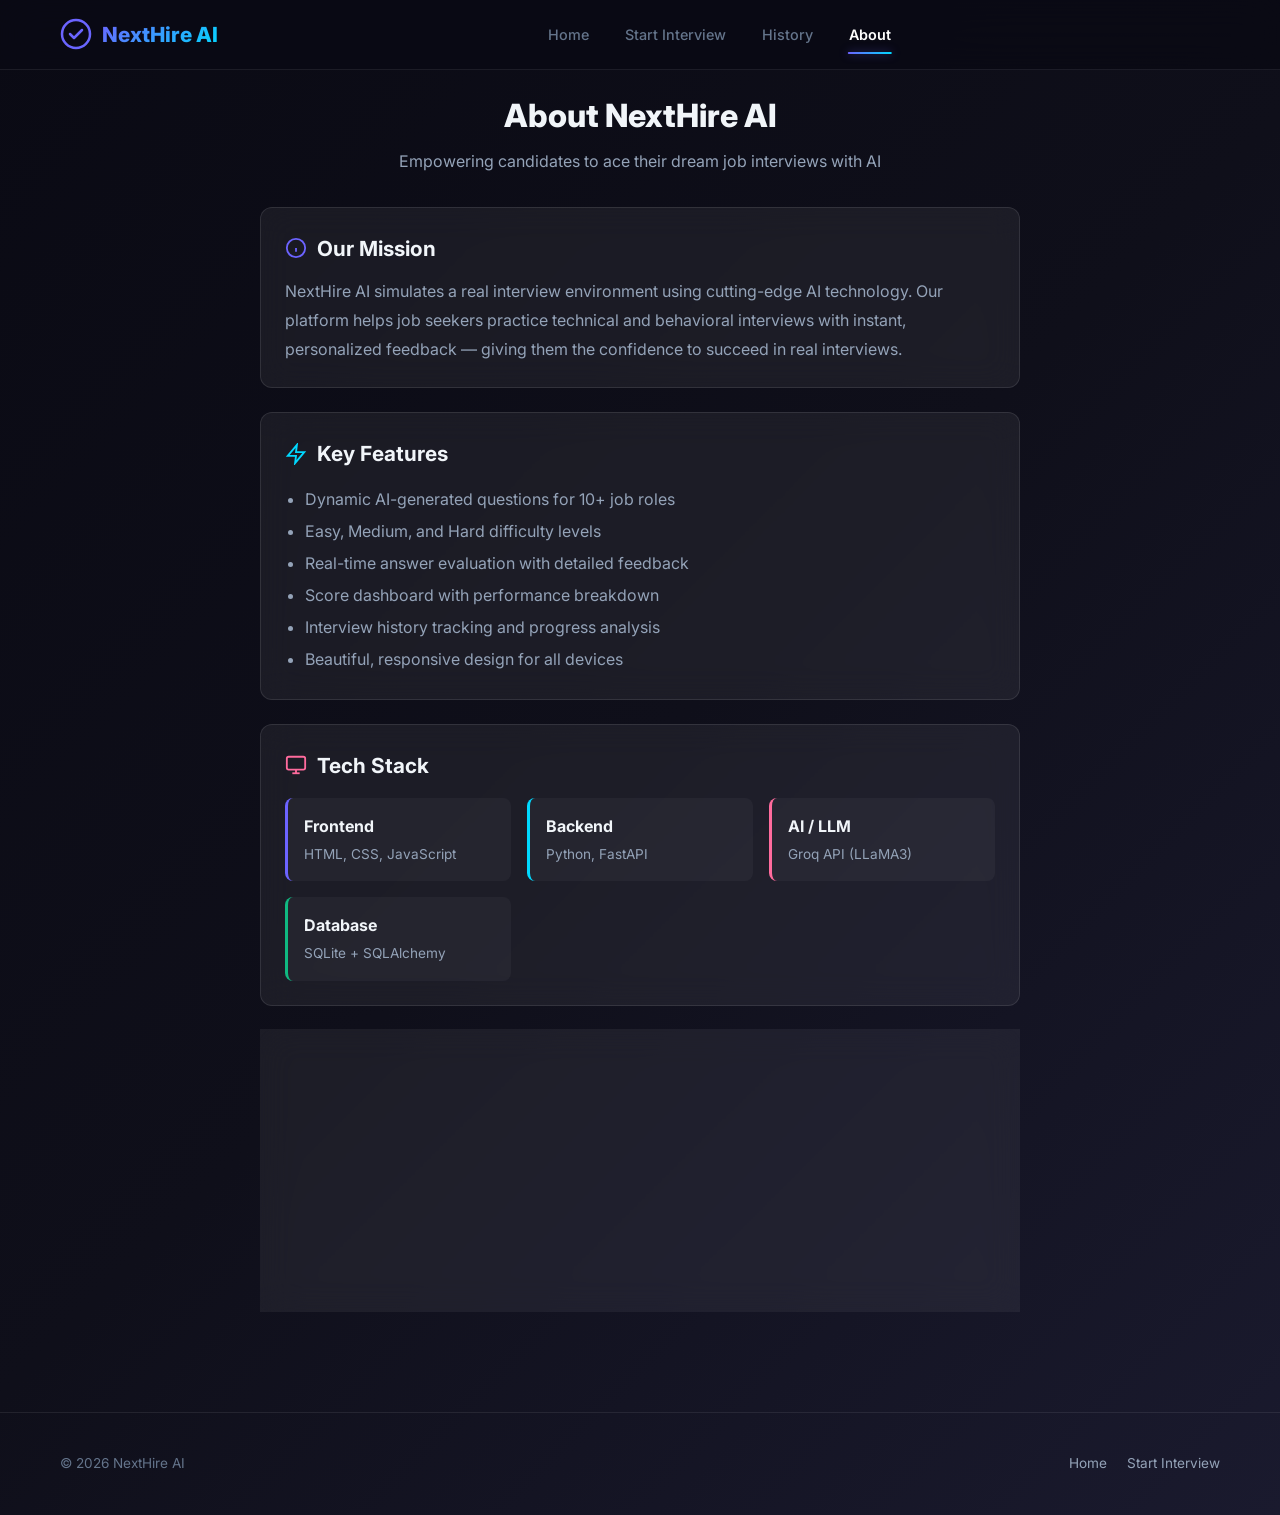
==== frontend/about.html @ e82e54b6 "backend added" ====
<!DOCTYPE html>
<html lang="en">
<head>
  <meta charset="UTF-8">
  <meta name="viewport" content="width=device-width, initial-scale=1.0">
  <meta name="description" content="Learn about NextHire AI — the AI-powered mock interview platform.">
  <title>About — NextHire AI</title>
  <link rel="stylesheet" href="css/styles.css">
  <link rel="icon" href="data:image/svg+xml,<svg xmlns='http://www.w3.org/2000/svg' viewBox='0 0 100 100'><text y='.9em' font-size='90'>🎯</text></svg>">
</head>
<body>
  <nav class="navbar" id="navbar">
    <div class="container">
      <a href="index.html" class="nav-logo">
        <svg viewBox="0 0 32 32" fill="none"><circle cx="16" cy="16" r="14" stroke="url(#g1)" stroke-width="2.5"/><path d="M10 16l4 4 8-8" stroke="url(#g1)" stroke-width="2.5" stroke-linecap="round" stroke-linejoin="round"/><defs><linearGradient id="g1" x1="0" y1="0" x2="32" y2="32"><stop stop-color="#6C63FF"/><stop offset="1" stop-color="#00D9FF"/></linearGradient></defs></svg>
        <span>NextHire AI</span>
      </a>
      <ul class="nav-links" id="navLinks">
        <li><a href="index.html">Home</a></li>
        <li><a href="select-role.html">Start Interview</a></li>
        <li><a href="history.html">History</a></li>
        <li><a href="about.html" class="active">About</a></li>
      </ul>
      <div class="nav-user" id="navUser"></div>
      <button class="hamburger" id="hamburger" aria-label="Toggle menu"><span></span><span></span><span></span></button>
    </div>
  </nav>

  <main class="page-wrapper">
    <div class="container" style="max-width:800px;">
      <div class="page-header" style="text-align:center;">
        <h1>About <span class="gradient-text">NextHire AI</span></h1>
        <p>Empowering candidates to ace their dream job interviews with AI</p>
      </div>

      <div class="glass-card animate-fade-in" style="margin-bottom:24px;">
        <h2 style="font-size:1.3rem; margin-bottom:12px; display:flex; align-items:center; gap:10px;">
          <svg width="22" height="22" viewBox="0 0 24 24" fill="none" stroke="var(--primary)" stroke-width="2"><circle cx="12" cy="12" r="10"/><path d="M12 16v-4"/><path d="M12 8h.01"/></svg>
          Our Mission
        </h2>
        <p style="color:var(--text-secondary); line-height:1.8;">NextHire AI simulates a real interview environment using cutting-edge AI technology. Our platform helps job seekers practice technical and behavioral interviews with instant, personalized feedback — giving them the confidence to succeed in real interviews.</p>
      </div>

      <div class="glass-card animate-fade-in delay-1" style="margin-bottom:24px;">
        <h2 style="font-size:1.3rem; margin-bottom:12px; display:flex; align-items:center; gap:10px;">
          <svg width="22" height="22" viewBox="0 0 24 24" fill="none" stroke="var(--secondary)" stroke-width="2"><polygon points="13 2 3 14 12 14 11 22 21 10 12 10 13 2"/></svg>
          Key Features
        </h2>
        <ul style="color:var(--text-secondary); line-height:2; padding-left:20px;">
          <li>Dynamic AI-generated questions for 10+ job roles</li>
          <li>Easy, Medium, and Hard difficulty levels</li>
          <li>Real-time answer evaluation with detailed feedback</li>
          <li>Score dashboard with performance breakdown</li>
          <li>Interview history tracking and progress analysis</li>
          <li>Beautiful, responsive design for all devices</li>
        </ul>
      </div>

      <div class="glass-card animate-fade-in delay-2" style="margin-bottom:24px;">
        <h2 style="font-size:1.3rem; margin-bottom:12px; display:flex; align-items:center; gap:10px;">
          <svg width="22" height="22" viewBox="0 0 24 24" fill="none" stroke="var(--accent)" stroke-width="2"><rect x="2" y="3" width="20" height="14" rx="2"/><path d="M8 21h8"/><path d="M12 17v4"/></svg>
          Tech Stack
        </h2>
        <div style="display:grid; grid-template-columns:repeat(auto-fit, minmax(200px,1fr)); gap:16px; margin-top:16px;">
          <div style="padding:16px; background:var(--surface); border-radius:var(--radius-sm); border-left:3px solid var(--primary);">
            <div style="font-weight:700; margin-bottom:4px;">Frontend</div>
            <div style="font-size:0.85rem; color:var(--text-secondary);">HTML, CSS, JavaScript</div>
          </div>
          <div style="padding:16px; background:var(--surface); border-radius:var(--radius-sm); border-left:3px solid var(--secondary);">
            <div style="font-weight:700; margin-bottom:4px;">Backend</div>
            <div style="font-size:0.85rem; color:var(--text-secondary);">Python, FastAPI</div>
          </div>
          <div style="padding:16px; background:var(--surface); border-radius:var(--radius-sm); border-left:3px solid var(--accent);">
            <div style="font-weight:700; margin-bottom:4px;">AI / LLM</div>
            <div style="font-size:0.85rem; color:var(--text-secondary);">Groq API (LLaMA3)</div>
          </div>
          <div style="padding:16px; background:var(--surface); border-radius:var(--radius-sm); border-left:3px solid var(--success);">
            <div style="font-weight:700; margin-bottom:4px;">Database</div>
            <div style="font-size:0.85rem; color:var(--text-secondary);">SQLite + SQLAlchemy</div>
          </div>
        </div>
      </div>

      <div class="glass-card animate-fade-in delay-3" style="text-align:center;">
        <h2 style="font-size:1.3rem; margin-bottom:16px; display:flex; align-items:center; justify-content:center; gap:10px;">
          <svg width="22" height="22" viewBox="0 0 24 24" fill="none" stroke="var(--primary)" stroke-width="2"><path d="M20 21v-2a4 4 0 0 0-4-4H8a4 4 0 0 0-4 4v2"/><circle cx="12" cy="7" r="4"/></svg>
          Developer
        </h2>
        <div class="nav-avatar" style="width:64px; height:64px; font-size:1.5rem; margin:0 auto 12px;">MH</div>
        <div style="font-weight:700; font-size:1.1rem;">Mudassar Hussain</div>
        <div style="color:var(--text-secondary); font-size:0.9rem; margin-bottom:16px;">AI/ML Engineer</div>
        <a href="https://github.com" target="_blank" class="btn btn-secondary btn-sm">
          <svg width="18" height="18" viewBox="0 0 24 24" fill="currentColor"><path d="M12 0c-6.626 0-12 5.373-12 12 0 5.302 3.438 9.8 8.207 11.387.599.111.793-.261.793-.577v-2.234c-3.338.726-4.033-1.416-4.033-1.416-.546-1.387-1.333-1.756-1.333-1.756-1.089-.745.083-.729.083-.729 1.205.084 1.839 1.237 1.839 1.237 1.07 1.834 2.807 1.304 3.492.997.107-.775.418-1.305.762-1.604-2.665-.305-5.467-1.334-5.467-5.931 0-1.311.469-2.381 1.236-3.221-.124-.303-.535-1.524.117-3.176 0 0 1.008-.322 3.301 1.23.957-.266 1.983-.399 3.003-.404 1.02.005 2.047.138 3.006.404 2.291-1.552 3.297-1.23 3.297-1.23.653 1.653.242 2.874.118 3.176.77.84 1.235 1.911 1.235 3.221 0 4.609-2.807 5.624-5.479 5.921.43.372.823 1.102.823 2.222v3.293c0 .319.192.694.801.576 4.765-1.589 8.199-6.086 8.199-11.386 0-6.627-5.373-12-12-12z"/></svg>
          GitHub Profile
        </a>
      </div>
    </div>
  </main>

  <footer class="footer">
    <div class="container">
      <div class="footer-content">
        <div class="footer-text">&copy; 2026 NextHire AI</div>
        <div class="footer-links"><a href="index.html">Home</a><a href="select-role.html">Start Interview</a></div>
      </div>
    </div>
  </footer>

  <div class="toast-container" id="toastContainer"></div>
  <script src="js/app.js"></script>
</body>
</html>
---- frontend/css/styles.css ----
/* ========== NextHire AI — Design System ========== */
@import url('https://fonts.googleapis.com/css2?family=Inter:wght@300;400;500;600;700;800;900&display=swap');

/* --- CSS Variables --- */
:root {
  --primary: #6C63FF;
  --primary-light: #8B83FF;
  --primary-dark: #5A52E0;
  --secondary: #00D9FF;
  --secondary-light: #33E1FF;
  --accent: #FF6B9D;
  --success: #10B981;
  --warning: #F59E0B;
  --danger: #EF4444;
  --bg-primary: #0A0A14;
  --bg-secondary: #0F0F1A;
  --bg-tertiary: #1A1A2E;
  --surface: rgba(255,255,255,0.04);
  --surface-hover: rgba(255,255,255,0.08);
  --surface-active: rgba(255,255,255,0.12);
  --glass: rgba(255,255,255,0.06);
  --glass-border: rgba(255,255,255,0.1);
  --text-primary: #F1F5F9;
  --text-secondary: #94A3B8;
  --text-muted: #64748B;
  --border: rgba(255,255,255,0.08);
  --shadow: 0 8px 32px rgba(0,0,0,0.4);
  --shadow-lg: 0 16px 48px rgba(0,0,0,0.5);
  --glow-primary: 0 0 20px rgba(108,99,255,0.3);
  --glow-secondary: 0 0 20px rgba(0,217,255,0.3);
  --radius-sm: 8px;
  --radius-md: 12px;
  --radius-lg: 16px;
  --radius-xl: 24px;
  --transition: all 0.3s cubic-bezier(0.4, 0, 0.2, 1);
}

/* --- Reset & Base --- */
*, *::before, *::after { box-sizing: border-box; margin: 0; padding: 0; }

html {
  scroll-behavior: smooth;
  font-size: 16px;
}

body {
  font-family: 'Inter', -apple-system, BlinkMacSystemFont, sans-serif;
  background: linear-gradient(135deg, var(--bg-primary), var(--bg-secondary), var(--bg-tertiary));
  color: var(--text-primary);
  min-height: 100vh;
  line-height: 1.6;
  overflow-x: hidden;
  -webkit-font-smoothing: antialiased;
}

a { color: var(--primary-light); text-decoration: none; transition: var(--transition); }
a:hover { color: var(--secondary); }

img { max-width: 100%; height: auto; }

/* --- Scrollbar --- */
::-webkit-scrollbar { width: 6px; }
::-webkit-scrollbar-track { background: var(--bg-primary); }
::-webkit-scrollbar-thumb { background: var(--primary); border-radius: 3px; }

/* --- Container --- */
.container { width: 100%; max-width: 1200px; margin: 0 auto; padding: 0 20px; }

/* --- Glass Card --- */
.glass-card {
  background: var(--glass);
  backdrop-filter: blur(16px);
  -webkit-backdrop-filter: blur(16px);
  border: 1px solid var(--glass-border);
  border-radius: var(--radius-md);
  padding: 24px;
  transition: var(--transition);
}
.glass-card:hover {
  background: var(--surface-hover);
  border-color: rgba(108,99,255,0.3);
  transform: translateY(-2px);
  box-shadow: var(--glow-primary);
}

/* --- Buttons --- */
.btn {
  display: inline-flex;
  align-items: center;
  justify-content: center;
  gap: 8px;
  padding: 12px 28px;
  border: none;
  border-radius: var(--radius-sm);
  font-family: 'Inter', sans-serif;
  font-weight: 600;
  font-size: 0.95rem;
  cursor: pointer;
  transition: var(--transition);
  text-decoration: none;
  white-space: nowrap;
}
.btn-primary {
  background: linear-gradient(135deg, var(--primary), var(--primary-dark));
  color: #fff;
  box-shadow: 0 4px 15px rgba(108,99,255,0.4);
}
.btn-primary:hover {
  transform: translateY(-2px);
  box-shadow: 0 6px 25px rgba(108,99,255,0.5);
  color: #fff;
}
.btn-secondary {
  background: transparent;
  color: var(--text-primary);
  border: 1px solid var(--glass-border);
}
.btn-secondary:hover {
  background: var(--surface-hover);
  border-color: var(--primary);
  color: #fff;
}
.btn-success { background: linear-gradient(135deg, var(--success), #059669); color: #fff; }
.btn-danger { background: linear-gradient(135deg, var(--danger), #DC2626); color: #fff; }
.btn-lg { padding: 16px 36px; font-size: 1.1rem; border-radius: var(--radius-md); }
.btn-sm { padding: 8px 18px; font-size: 0.85rem; }
.btn-icon { width: 44px; height: 44px; padding: 0; border-radius: 50%; }
.btn:disabled { opacity: 0.5; cursor: not-allowed; transform: none !important; }

/* --- Form Elements --- */
.form-group { margin-bottom: 20px; }
.form-label {
  display: block;
  margin-bottom: 6px;
  font-size: 0.9rem;
  font-weight: 500;
  color: var(--text-secondary);
}
.form-input, .form-textarea, .form-select {
  width: 100%;
  padding: 12px 16px;
  background: var(--surface);
  border: 1px solid var(--border);
  border-radius: var(--radius-sm);
  color: var(--text-primary);
  font-family: 'Inter', sans-serif;
  font-size: 0.95rem;
  transition: var(--transition);
  outline: none;
}
.form-input:focus, .form-textarea:focus, .form-select:focus {
  border-color: var(--primary);
  box-shadow: 0 0 0 3px rgba(108,99,255,0.15);
  background: var(--surface-hover);
}
.form-input::placeholder, .form-textarea::placeholder { color: var(--text-muted); }
.form-textarea { resize: vertical; min-height: 120px; }
.form-select option { background: var(--bg-secondary); color: var(--text-primary); }

/* --- Navbar --- */
.navbar {
  position: fixed;
  top: 0;
  left: 0;
  right: 0;
  z-index: 1000;
  background: rgba(10,10,20,0.85);
  backdrop-filter: blur(20px);
  -webkit-backdrop-filter: blur(20px);
  border-bottom: 1px solid var(--border);
  padding: 0 20px;
  height: 70px;
}
.navbar .container {
  display: flex;
  align-items: center;
  justify-content: space-between;
  height: 100%;
}
.nav-logo {
  display: flex;
  align-items: center;
  gap: 10px;
  font-size: 1.3rem;
  font-weight: 800;
  color: var(--text-primary);
}
.nav-logo span { background: linear-gradient(135deg, var(--primary), var(--secondary)); -webkit-background-clip: text; -webkit-text-fill-color: transparent; background-clip: text; }
.nav-logo svg { width: 32px; height: 32px; }
.nav-links { display: flex; align-items: center; gap: 4px; list-style: none; }
.nav-links li { position: relative; }
.nav-links a {
  padding: 8px 16px;
  color: var(--text-muted);
  font-size: 0.9rem;
  font-weight: 500;
  border-radius: var(--radius-sm);
  transition: color 0.3s ease, letter-spacing 0.3s ease;
  position: relative;
  display: inline-block;
}
.nav-links a::after {
  content: '';
  position: absolute;
  bottom: 0;
  left: 50%;
  transform: translateX(-50%) scaleX(0);
  width: 60%;
  height: 2px;
  background: linear-gradient(90deg, var(--primary), var(--secondary));
  border-radius: 2px;
  transition: transform 0.35s cubic-bezier(0.4, 0, 0.2, 1);
  transform-origin: center;
}
.nav-links a:hover {
  color: var(--text-primary);
  letter-spacing: 0.3px;
}
.nav-links a:hover::after {
  transform: translateX(-50%) scaleX(1);
}
.nav-links a.active {
  color: #fff;
  font-weight: 600;
}
.nav-links a.active::after {
  transform: translateX(-50%) scaleX(1);
  height: 2px;
  background: linear-gradient(90deg, var(--primary), var(--secondary));
  box-shadow: 0 0 8px rgba(108,99,255,0.5);
}
.nav-user { display: flex; align-items: center; gap: 12px; }
.nav-avatar {
  width: 36px; height: 36px;
  border-radius: 50%;
  background: linear-gradient(135deg, var(--primary), var(--secondary));
  display: flex; align-items: center; justify-content: center;
  font-weight: 700; font-size: 0.85rem; color: #fff;
  cursor: pointer;
}
.hamburger {
  display: none;
  flex-direction: column;
  gap: 5px;
  cursor: pointer;
  background: none;
  border: none;
  padding: 8px;
}
.hamburger span {
  width: 24px; height: 2px;
  background: var(--text-primary);
  transition: var(--transition);
  border-radius: 2px;
}

/* --- Hero --- */
.hero {
  min-height: 100vh;
  display: flex;
  align-items: center;
  justify-content: center;
  text-align: center;
  padding: 100px 20px 60px;
  position: relative;
  overflow: hidden;
}
.hero-bg { position: absolute; inset: 0; z-index: 0; }
#particles-canvas { position: absolute; inset: 0; z-index: 0; }
.hero-content { position: relative; z-index: 1; max-width: 750px; }
.hero-badge {
  display: inline-flex;
  align-items: center;
  gap: 8px;
  padding: 8px 18px;
  background: var(--surface);
  border: 1px solid var(--glass-border);
  border-radius: 50px;
  font-size: 0.85rem;
  color: var(--secondary);
  margin-bottom: 24px;
  animation: fadeInDown 0.8s ease;
}
.hero h1 {
  font-size: clamp(2.2rem, 5vw, 3.8rem);
  font-weight: 900;
  line-height: 1.15;
  margin-bottom: 20px;
  animation: fadeInUp 0.8s ease 0.2s both;
}
.hero h1 .gradient-text {
  background: linear-gradient(135deg, var(--primary), var(--secondary), var(--accent));
  -webkit-background-clip: text;
  -webkit-text-fill-color: transparent;
  background-clip: text;
}
.hero p {
  font-size: clamp(1rem, 2vw, 1.2rem);
  color: var(--text-secondary);
  margin-bottom: 36px;
  max-width: 600px;
  margin-left: auto;
  margin-right: auto;
  animation: fadeInUp 0.8s ease 0.4s both;
}
.hero-btns {
  display: flex;
  gap: 16px;
  justify-content: center;
  flex-wrap: wrap;
  animation: fadeInUp 0.8s ease 0.6s both;
}

/* --- Section --- */
.section { padding: 80px 0; }
.section-header { text-align: center; margin-bottom: 48px; }
.section-header h2 {
  font-size: clamp(1.6rem, 3vw, 2.2rem);
  font-weight: 800;
  margin-bottom: 12px;
}
.section-header p { color: var(--text-secondary); max-width: 550px; margin: 0 auto; }

/* --- Feature Cards --- */
.features-grid { display: grid; grid-template-columns: repeat(auto-fit, minmax(280px, 1fr)); gap: 24px; }
.feature-card { text-align: center; padding: 36px 24px; }
.feature-icon {
  width: 64px; height: 64px;
  margin: 0 auto 20px;
  border-radius: var(--radius-md);
  display: flex; align-items: center; justify-content: center;
  font-size: 1.8rem;
}
.feature-icon.purple { background: rgba(108,99,255,0.15); color: var(--primary); }
.feature-icon.cyan { background: rgba(0,217,255,0.15); color: var(--secondary); }
.feature-icon.pink { background: rgba(255,107,157,0.15); color: var(--accent); }
.feature-icon.green { background: rgba(16,185,129,0.15); color: var(--success); }
.feature-card h3 { font-size: 1.15rem; font-weight: 700; margin-bottom: 10px; }
.feature-card p { font-size: 0.9rem; color: var(--text-secondary); line-height: 1.6; }

/* --- Steps --- */
.steps-grid { display: grid; grid-template-columns: repeat(auto-fit, minmax(220px, 1fr)); gap: 32px; position: relative; }
.step-card { text-align: center; position: relative; }
.step-number {
  width: 48px; height: 48px;
  margin: 0 auto 16px;
  border-radius: 50%;
  background: linear-gradient(135deg, var(--primary), var(--secondary));
  display: flex; align-items: center; justify-content: center;
  font-weight: 800; font-size: 1.1rem; color: #fff;
}
.step-card h3 { font-weight: 700; margin-bottom: 8px; }
.step-card p { font-size: 0.9rem; color: var(--text-secondary); }

/* --- Stats --- */
.stats-grid { display: grid; grid-template-columns: repeat(auto-fit, minmax(200px, 1fr)); gap: 24px; }
.stat-card { text-align: center; padding: 32px 16px; }
.stat-card .stat-value {
  font-size: 2.2rem;
  font-weight: 900;
  background: linear-gradient(135deg, var(--primary), var(--secondary));
  -webkit-background-clip: text; -webkit-text-fill-color: transparent; background-clip: text;
}
.stat-card .stat-label { font-size: 0.9rem; color: var(--text-secondary); margin-top: 4px; }

/* --- Auth Page --- */
.auth-page {
  min-height: 100vh;
  display: flex;
  align-items: center;
  justify-content: center;
  padding: 80px 20px 40px;
}
.auth-container {
  width: 100%;
  max-width: 440px;
}
.auth-card { padding: 40px 32px; text-align: center; }
.auth-card h2 { font-size: 1.6rem; font-weight: 800; margin-bottom: 8px; }
.auth-card .auth-subtitle { color: var(--text-secondary); margin-bottom: 28px; font-size: 0.95rem; }
.auth-tabs { display: flex; gap: 4px; background: var(--surface); border-radius: var(--radius-sm); padding: 4px; margin-bottom: 28px; }
.auth-tab {
  flex: 1;
  padding: 10px;
  border: none;
  background: transparent;
  color: var(--text-secondary);
  font-family: 'Inter', sans-serif;
  font-weight: 600;
  font-size: 0.9rem;
  cursor: pointer;
  border-radius: 6px;
  transition: var(--transition);
}
.auth-tab.active { background: var(--primary); color: #fff; }
.auth-divider {
  display: flex;
  align-items: center;
  gap: 16px;
  margin: 20px 0;
  color: var(--text-muted);
  font-size: 0.85rem;
}
.auth-divider::before, .auth-divider::after { content: ''; flex: 1; height: 1px; background: var(--border); }
.auth-footer { margin-top: 20px; font-size: 0.85rem; color: var(--text-secondary); }
.password-wrapper { position: relative; }
.password-toggle {
  position: absolute;
  right: 14px;
  top: 50%;
  transform: translateY(-50%);
  background: none;
  border: none;
  color: var(--text-muted);
  cursor: pointer;
  font-size: 1.1rem;
}

/* --- Role Selection --- */
.page-wrapper { padding: 90px 20px 40px; min-height: 100vh; }
.page-header { margin-bottom: 32px; }
.page-header h1 { font-size: clamp(1.5rem, 3vw, 2rem); font-weight: 800; }
.page-header p { color: var(--text-secondary); margin-top: 8px; }

.roles-filters {
  display: flex;
  gap: 12px;
  margin-bottom: 24px;
  flex-wrap: wrap;
  align-items: center;
}
.search-box {
  flex: 1;
  min-width: 220px;
  position: relative;
}
.search-box input { padding-left: 42px; }
.search-box svg {
  position: absolute;
  left: 14px;
  top: 50%;
  transform: translateY(-50%);
  width: 18px;
  height: 18px;
  color: var(--text-muted);
}
.filter-chip {
  padding: 8px 18px;
  border: 1px solid var(--border);
  border-radius: 50px;
  background: transparent;
  color: var(--text-secondary);
  font-family: 'Inter', sans-serif;
  font-size: 0.85rem;
  font-weight: 500;
  cursor: pointer;
  transition: var(--transition);
}
.filter-chip:hover, .filter-chip.active {
  background: var(--primary);
  color: #fff;
  border-color: var(--primary);
}

.roles-grid { display: grid; grid-template-columns: repeat(auto-fill, minmax(280px, 1fr)); gap: 20px; }
.role-card { cursor: pointer; position: relative; overflow: hidden; }
.role-card.selected { border-color: var(--primary); box-shadow: var(--glow-primary); }
.role-card .role-icon { font-size: 2.2rem; margin-bottom: 14px; }
.role-card h3 { font-size: 1.05rem; font-weight: 700; margin-bottom: 6px; }
.role-card p { font-size: 0.85rem; color: var(--text-secondary); margin-bottom: 14px; }
.role-meta { display: flex; gap: 10px; flex-wrap: wrap; }
.role-badge {
  padding: 4px 10px;
  border-radius: 50px;
  font-size: 0.75rem;
  font-weight: 600;
}
.role-badge.easy { background: rgba(16,185,129,0.15); color: var(--success); }
.role-badge.medium { background: rgba(245,158,11,0.15); color: var(--warning); }
.role-badge.hard { background: rgba(239,68,68,0.15); color: var(--danger); }

.config-panel {
  margin-top: 32px;
  display: flex;
  flex-wrap: wrap;
  gap: 20px;
  align-items: flex-end;
}
.config-group { flex: 1; min-width: 180px; }

/* --- Interview Room --- */
.interview-layout {
  display: grid;
  grid-template-columns: 1fr 1fr;
  gap: 24px;
  min-height: calc(100vh - 130px);
}
.interview-sidebar { position: sticky; top: 90px; height: fit-content; }
.question-panel, .answer-panel { display: flex; flex-direction: column; gap: 16px; }
.progress-bar-container {
  width: 100%;
  height: 6px;
  background: var(--surface);
  border-radius: 3px;
  overflow: hidden;
}
.progress-bar-fill {
  height: 100%;
  background: linear-gradient(90deg, var(--primary), var(--secondary));
  border-radius: 3px;
  transition: width 0.5s ease;
}
.question-number { font-size: 0.85rem; color: var(--text-muted); font-weight: 600; }
.question-text { font-size: 1.1rem; font-weight: 600; line-height: 1.7; }
.timer {
  display: flex;
  align-items: center;
  gap: 8px;
  font-size: 1.3rem;
  font-weight: 700;
  font-variant-numeric: tabular-nums;
}
.timer.warning { color: var(--warning); }
.timer.danger { color: var(--danger); animation: pulse 1s infinite; }
.char-count { text-align: right; font-size: 0.8rem; color: var(--text-muted); }
.interview-actions { display: flex; gap: 12px; flex-wrap: wrap; }

/* --- Dashboard --- */
.dashboard-grid { display: grid; grid-template-columns: 300px 1fr; gap: 24px; }
.score-circle {
  width: 180px; height: 180px;
  margin: 0 auto 20px;
  position: relative;
}
.score-circle svg { width: 100%; height: 100%; transform: rotate(-90deg); }
.score-circle circle {
  fill: none;
  stroke-width: 8;
  stroke-linecap: round;
}
.score-circle .bg { stroke: var(--surface); }
.score-circle .fg {
  stroke: var(--primary);
  stroke-dasharray: 502;
  stroke-dashoffset: 502;
  transition: stroke-dashoffset 1.5s ease;
}
.score-value {
  position: absolute;
  inset: 0;
  display: flex;
  flex-direction: column;
  align-items: center;
  justify-content: center;
}
.score-value .number { font-size: 2.8rem; font-weight: 900; }
.score-value .label { font-size: 0.8rem; color: var(--text-secondary); }

.metric-bar { margin-bottom: 16px; }
.metric-header { display: flex; justify-content: space-between; margin-bottom: 6px; font-size: 0.85rem; }
.metric-track { height: 8px; background: var(--surface); border-radius: 4px; overflow: hidden; }
.metric-fill { height: 100%; border-radius: 4px; transition: width 1s ease; }
.metric-fill.purple { background: var(--primary); }
.metric-fill.cyan { background: var(--secondary); }
.metric-fill.pink { background: var(--accent); }

.qa-accordion { display: flex; flex-direction: column; gap: 12px; }
.qa-item { overflow: hidden; }
.qa-header {
  display: flex;
  align-items: center;
  justify-content: space-between;
  padding: 16px 20px;
  cursor: pointer;
  gap: 12px;
}
.qa-header:hover { background: var(--surface-hover); }
.qa-body { padding: 0 20px 20px; border-top: 1px solid var(--border); display: none; }
.qa-item.open .qa-body { display: block; }
.qa-score {
  padding: 4px 12px;
  border-radius: 50px;
  font-size: 0.8rem;
  font-weight: 700;
  flex-shrink: 0;
}
.qa-score.high { background: rgba(16,185,129,0.15); color: var(--success); }
.qa-score.mid { background: rgba(245,158,11,0.15); color: var(--warning); }
.qa-score.low { background: rgba(239,68,68,0.15); color: var(--danger); }

/* --- History --- */
.history-stats { display: grid; grid-template-columns: repeat(auto-fit, minmax(160px, 1fr)); gap: 16px; margin-bottom: 24px; }
.history-list { display: flex; flex-direction: column; gap: 12px; }
.history-item {
  display: flex;
  align-items: center;
  justify-content: space-between;
  padding: 20px 24px;
  gap: 16px;
  flex-wrap: wrap;
}
.history-item-info { flex: 1; min-width: 200px; }
.history-item-info h3 { font-size: 1rem; font-weight: 700; margin-bottom: 4px; }
.history-item-info p { font-size: 0.8rem; color: var(--text-secondary); }
.history-item-score { font-size: 1.4rem; font-weight: 800; }
.empty-state { text-align: center; padding: 60px 20px; }
.empty-state svg { width: 80px; height: 80px; color: var(--text-muted); margin-bottom: 16px; }
.empty-state h3 { font-size: 1.2rem; margin-bottom: 8px; }
.empty-state p { color: var(--text-secondary); margin-bottom: 20px; }

/* --- Footer --- */
.footer {
  border-top: 1px solid var(--border);
  padding: 40px 20px;
  margin-top: 60px;
}
.footer-content {
  display: flex;
  justify-content: space-between;
  align-items: center;
  flex-wrap: wrap;
  gap: 16px;
}
.footer-text { color: var(--text-muted); font-size: 0.85rem; }
.footer-links { display: flex; gap: 20px; }
.footer-links a { color: var(--text-secondary); font-size: 0.85rem; }

/* --- Modal --- */
.modal-overlay {
  position: fixed; inset: 0;
  background: rgba(0,0,0,0.7);
  backdrop-filter: blur(4px);
  z-index: 2000;
  display: none;
  align-items: center;
  justify-content: center;
  padding: 20px;
}
.modal-overlay.active { display: flex; }
.modal {
  width: 100%;
  max-width: 450px;
  padding: 32px;
  text-align: center;
  animation: scaleIn 0.3s ease;
}
.modal h3 { font-size: 1.2rem; margin-bottom: 12px; }
.modal p { color: var(--text-secondary); margin-bottom: 24px; }
.modal-actions { display: flex; gap: 12px; justify-content: center; }

/* --- Toast --- */
.toast-container { position: fixed; top: 80px; right: 20px; z-index: 3000; display: flex; flex-direction: column; gap: 8px; }
.toast {
  padding: 14px 20px;
  border-radius: var(--radius-sm);
  font-size: 0.9rem;
  font-weight: 500;
  animation: slideInRight 0.3s ease;
  display: flex; align-items: center; gap: 10px;
  min-width: 280px;
}
.toast.success { background: rgba(16,185,129,0.15); border: 1px solid var(--success); color: var(--success); }
.toast.error { background: rgba(239,68,68,0.15); border: 1px solid var(--danger); color: var(--danger); }
.toast.info { background: rgba(108,99,255,0.15); border: 1px solid var(--primary); color: var(--primary-light); }

/* --- Loading Spinner --- */
.spinner { width: 40px; height: 40px; border: 3px solid var(--surface); border-top-color: var(--primary); border-radius: 50%; animation: spin 0.8s linear infinite; }
.loading-overlay {
  position: fixed; inset: 0;
  background: rgba(10,10,20,0.9);
  display: flex; align-items: center; justify-content: center; flex-direction: column; gap: 16px;
  z-index: 5000;
}

/* --- Animations --- */
@keyframes fadeInUp { from { opacity: 0; transform: translateY(24px); } to { opacity: 1; transform: translateY(0); } }
@keyframes fadeInDown { from { opacity: 0; transform: translateY(-24px); } to { opacity: 1; transform: translateY(0); } }
@keyframes slideInRight { from { opacity: 0; transform: translateX(40px); } to { opacity: 1; transform: translateX(0); } }
@keyframes scaleIn { from { opacity: 0; transform: scale(0.9); } to { opacity: 1; transform: scale(1); } }
@keyframes spin { to { transform: rotate(360deg); } }
@keyframes pulse { 0%, 100% { opacity: 1; } 50% { opacity: 0.5; } }
@keyframes float { 0%, 100% { transform: translateY(0); } 50% { transform: translateY(-10px); } }
@keyframes glow {
  0%, 100% { box-shadow: 0 0 5px rgba(108,99,255,0.2); }
  50% { box-shadow: 0 0 20px rgba(108,99,255,0.4); }
}

.animate-fade-in { animation: fadeInUp 0.6s ease both; }
.animate-float { animation: float 3s ease-in-out infinite; }
.delay-1 { animation-delay: 0.1s; }
.delay-2 { animation-delay: 0.2s; }
.delay-3 { animation-delay: 0.3s; }
.delay-4 { animation-delay: 0.4s; }
.delay-5 { animation-delay: 0.5s; }

/* ==============================
   RESPONSIVE DESIGN
   ============================== */

/* Tablet */
@media (max-width: 992px) {
  .interview-layout { grid-template-columns: 1fr; }
  .interview-sidebar { position: static; }
  .dashboard-grid { grid-template-columns: 1fr; }
  .nav-links { display: none; }
  .hamburger { display: flex; }
  .nav-links.open {
    display: flex;
    flex-direction: column;
    position: absolute;
    top: 70px;
    left: 0;
    right: 0;
    background: rgba(10,10,20,0.97);
    backdrop-filter: blur(20px);
    padding: 20px;
    border-bottom: 1px solid var(--border);
  }
}

/* Mobile */
@media (max-width: 640px) {
  html { font-size: 15px; }
  .container { padding: 0 16px; }
  .hero { padding: 90px 16px 40px; }
  .section { padding: 50px 0; }
  .glass-card { padding: 20px 16px; }
  .auth-card { padding: 28px 20px; }
  .hero-btns { flex-direction: column; align-items: center; }
  .btn-lg { width: 100%; }
  .roles-grid { grid-template-columns: 1fr; }
  .interview-actions { flex-direction: column; }
  .interview-actions .btn { width: 100%; }
  .config-panel { flex-direction: column; }
  .history-item { flex-direction: column; align-items: flex-start; }
  .footer-content { flex-direction: column; text-align: center; }
  .modal { padding: 24px 20px; }
  .page-wrapper { padding: 80px 16px 32px; }
}

/* Small phones */
@media (max-width: 380px) {
  html { font-size: 14px; }
  .navbar { height: 60px; }
  .page-wrapper { padding-top: 70px; }
  .features-grid { grid-template-columns: 1fr; }
  .stats-grid { grid-template-columns: repeat(2, 1fr); }
}
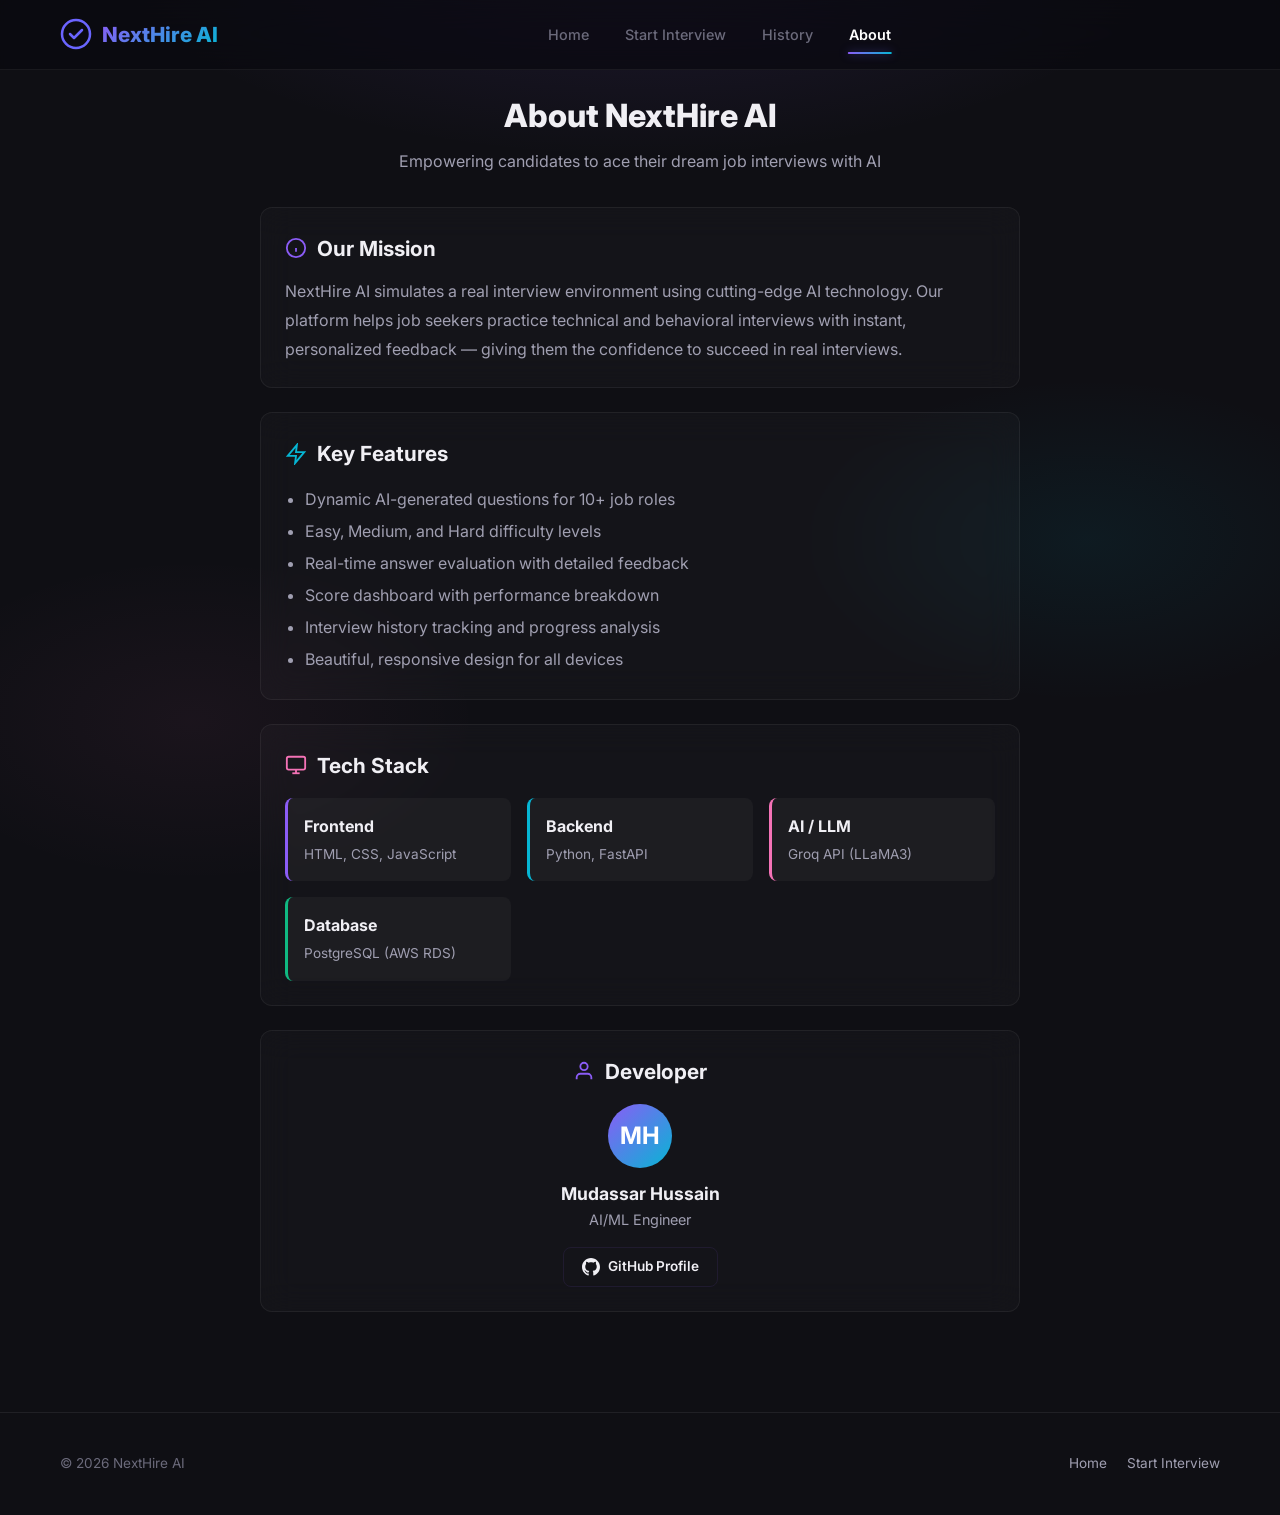
==== commit bff27dc2: "LLM reposne added" ====
--- a/frontend/about.html
+++ b/frontend/about.html
@@ -76,7 +76,7 @@
           </div>
           <div style="padding:16px; background:var(--surface); border-radius:var(--radius-sm); border-left:3px solid var(--success);">
             <div style="font-weight:700; margin-bottom:4px;">Database</div>
-            <div style="font-size:0.85rem; color:var(--text-secondary);">SQLite + SQLAlchemy</div>
+            <div style="font-size:0.85rem; color:var(--text-secondary);">PostgreSQL (AWS RDS)</div>
           </div>
         </div>
       </div>
@@ -89,7 +89,7 @@
         <div class="nav-avatar" style="width:64px; height:64px; font-size:1.5rem; margin:0 auto 12px;">MH</div>
         <div style="font-weight:700; font-size:1.1rem;">Mudassar Hussain</div>
         <div style="color:var(--text-secondary); font-size:0.9rem; margin-bottom:16px;">AI/ML Engineer</div>
-        <a href="https://github.com" target="_blank" class="btn btn-secondary btn-sm">
+        <a href="https://github.com/MudassarGill" target="_blank" class="btn btn-secondary btn-sm">
           <svg width="18" height="18" viewBox="0 0 24 24" fill="currentColor"><path d="M12 0c-6.626 0-12 5.373-12 12 0 5.302 3.438 9.8 8.207 11.387.599.111.793-.261.793-.577v-2.234c-3.338.726-4.033-1.416-4.033-1.416-.546-1.387-1.333-1.756-1.333-1.756-1.089-.745.083-.729.083-.729 1.205.084 1.839 1.237 1.839 1.237 1.07 1.834 2.807 1.304 3.492.997.107-.775.418-1.305.762-1.604-2.665-.305-5.467-1.334-5.467-5.931 0-1.311.469-2.381 1.236-3.221-.124-.303-.535-1.524.117-3.176 0 0 1.008-.322 3.301 1.23.957-.266 1.983-.399 3.003-.404 1.02.005 2.047.138 3.006.404 2.291-1.552 3.297-1.23 3.297-1.23.653 1.653.242 2.874.118 3.176.77.84 1.235 1.911 1.235 3.221 0 4.609-2.807 5.624-5.479 5.921.43.372.823 1.102.823 2.222v3.293c0 .319.192.694.801.576 4.765-1.589 8.199-6.086 8.199-11.386 0-6.627-5.373-12-12-12z"/></svg>
           GitHub Profile
         </a>
--- a/frontend/css/styles.css
+++ b/frontend/css/styles.css
@@ -3,31 +3,31 @@
 
 /* --- CSS Variables --- */
 :root {
-  --primary: #6C63FF;
-  --primary-light: #8B83FF;
-  --primary-dark: #5A52E0;
-  --secondary: #00D9FF;
-  --secondary-light: #33E1FF;
-  --accent: #FF6B9D;
+  --primary: #8B5CF6;
+  --primary-light: #A78BFA;
+  --primary-dark: #7C3AED;
+  --secondary: #06B6D4;
+  --secondary-light: #22D3EE;
+  --accent: #F472B6;
   --success: #10B981;
-  --warning: #F59E0B;
-  --danger: #EF4444;
-  --bg-primary: #0A0A14;
-  --bg-secondary: #0F0F1A;
-  --bg-tertiary: #1A1A2E;
-  --surface: rgba(255,255,255,0.04);
-  --surface-hover: rgba(255,255,255,0.08);
-  --surface-active: rgba(255,255,255,0.12);
-  --glass: rgba(255,255,255,0.06);
-  --glass-border: rgba(255,255,255,0.1);
-  --text-primary: #F1F5F9;
-  --text-secondary: #94A3B8;
-  --text-muted: #64748B;
-  --border: rgba(255,255,255,0.08);
-  --shadow: 0 8px 32px rgba(0,0,0,0.4);
-  --shadow-lg: 0 16px 48px rgba(0,0,0,0.5);
-  --glow-primary: 0 0 20px rgba(108,99,255,0.3);
-  --glow-secondary: 0 0 20px rgba(0,217,255,0.3);
+  --warning: #FBBF24;
+  --danger: #F87171;
+  --bg-primary: #0F0F14;
+  --bg-secondary: #16161D;
+  --bg-tertiary: #1E1E28;
+  --surface: rgba(255,255,255,0.035);
+  --surface-hover: rgba(139,92,246,0.08);
+  --surface-active: rgba(139,92,246,0.12);
+  --glass: rgba(255,255,255,0.025);
+  --glass-border: rgba(139,92,246,0.1);
+  --text-primary: #F0EFF4;
+  --text-secondary: #A09FB1;
+  --text-muted: #6B6A7B;
+  --border: rgba(255,255,255,0.07);
+  --shadow: 0 8px 32px rgba(0,0,0,0.5);
+  --shadow-lg: 0 16px 48px rgba(0,0,0,0.6);
+  --glow-primary: 0 0 24px rgba(139,92,246,0.25);
+  --glow-secondary: 0 0 24px rgba(6,182,212,0.2);
   --radius-sm: 8px;
   --radius-md: 12px;
   --radius-lg: 16px;
@@ -45,7 +45,12 @@
 
 body {
   font-family: 'Inter', -apple-system, BlinkMacSystemFont, sans-serif;
-  background: linear-gradient(135deg, var(--bg-primary), var(--bg-secondary), var(--bg-tertiary));
+  background: #0F0F14;
+  background-image:
+    radial-gradient(ellipse 80% 50% at 50% -10%, rgba(139,92,246,0.15) 0%, transparent 55%),
+    radial-gradient(ellipse 50% 40% at 85% 60%, rgba(6,182,212,0.07) 0%, transparent 45%),
+    radial-gradient(ellipse 50% 40% at 15% 80%, rgba(244,114,182,0.05) 0%, transparent 45%);
+  background-attachment: fixed;
   color: var(--text-primary);
   min-height: 100vh;
   line-height: 1.6;
@@ -68,19 +73,19 @@
 
 /* --- Glass Card --- */
 .glass-card {
-  background: var(--glass);
+  background: rgba(255,255,255,0.025);
   backdrop-filter: blur(16px);
   -webkit-backdrop-filter: blur(16px);
-  border: 1px solid var(--glass-border);
+  border: 1px solid rgba(255,255,255,0.06);
   border-radius: var(--radius-md);
   padding: 24px;
   transition: var(--transition);
 }
 .glass-card:hover {
-  background: var(--surface-hover);
-  border-color: rgba(108,99,255,0.3);
+  background: rgba(255,255,255,0.04);
+  border-color: rgba(124,106,255,0.2);
   transform: translateY(-2px);
-  box-shadow: var(--glow-primary);
+  box-shadow: 0 8px 32px rgba(0,0,0,0.3);
 }
 
 /* --- Buttons --- */
@@ -164,10 +169,10 @@
   left: 0;
   right: 0;
   z-index: 1000;
-  background: rgba(10,10,20,0.85);
-  backdrop-filter: blur(20px);
-  -webkit-backdrop-filter: blur(20px);
-  border-bottom: 1px solid var(--border);
+  background: rgba(10,10,15,0.75);
+  backdrop-filter: blur(20px) saturate(1.5);
+  -webkit-backdrop-filter: blur(20px) saturate(1.5);
+  border-bottom: 1px solid rgba(255,255,255,0.06);
   padding: 0 20px;
   height: 70px;
 }
@@ -465,7 +470,19 @@
 .roles-grid { display: grid; grid-template-columns: repeat(auto-fill, minmax(280px, 1fr)); gap: 20px; }
 .role-card { cursor: pointer; position: relative; overflow: hidden; }
 .role-card.selected { border-color: var(--primary); box-shadow: var(--glow-primary); }
-.role-card .role-icon { font-size: 2.2rem; margin-bottom: 14px; }
+
+/* Professional SVG icon box inside role cards */
+.role-icon-wrap {
+  width: 52px;
+  height: 52px;
+  margin-bottom: 16px;
+  border-radius: var(--radius-md);
+  display: flex;
+  align-items: center;
+  justify-content: center;
+}
+.role-icon-wrap svg { width: 26px; height: 26px; }
+
 .role-card h3 { font-size: 1.05rem; font-weight: 700; margin-bottom: 6px; }
 .role-card p { font-size: 0.85rem; color: var(--text-secondary); margin-bottom: 14px; }
 .role-meta { display: flex; gap: 10px; flex-wrap: wrap; }
@@ -475,9 +492,9 @@
   font-size: 0.75rem;
   font-weight: 600;
 }
-.role-badge.easy { background: rgba(16,185,129,0.15); color: var(--success); }
-.role-badge.medium { background: rgba(245,158,11,0.15); color: var(--warning); }
-.role-badge.hard { background: rgba(239,68,68,0.15); color: var(--danger); }
+.role-badge.easy   { background: rgba(16,185,129,0.15); color: var(--success); }
+.role-badge.medium { background: rgba(245,158,11,0.15);  color: var(--warning); }
+.role-badge.hard   { background: rgba(239,68,68,0.15);   color: var(--danger);  }
 
 .config-panel {
   margin-top: 32px;
@@ -524,6 +541,96 @@
 .timer.danger { color: var(--danger); animation: pulse 1s infinite; }
 .char-count { text-align: right; font-size: 0.8rem; color: var(--text-muted); }
 .interview-actions { display: flex; gap: 12px; flex-wrap: wrap; }
+
+/* --- Show AI Answer --- */
+.btn-ai-answer {
+  background: linear-gradient(135deg, rgba(0,217,255,0.12), rgba(108,99,255,0.12));
+  color: var(--secondary);
+  border: 1px solid rgba(0,217,255,0.3);
+  position: relative;
+  overflow: hidden;
+}
+.btn-ai-answer:hover {
+  background: linear-gradient(135deg, rgba(0,217,255,0.22), rgba(108,99,255,0.22));
+  border-color: var(--secondary);
+  color: #fff;
+  transform: translateY(-2px);
+  box-shadow: 0 4px 20px rgba(0,217,255,0.25);
+}
+.btn-ai-answer::before {
+  content: '';
+  position: absolute;
+  top: -2px;
+  left: -2px;
+  right: -2px;
+  bottom: -2px;
+  background: linear-gradient(135deg, var(--secondary), var(--primary));
+  border-radius: inherit;
+  z-index: -1;
+  opacity: 0;
+  transition: opacity 0.3s ease;
+}
+.btn-ai-answer:hover::before { opacity: 0.15; }
+.btn-ai-answer .ai-sparkle {
+  display: inline-flex;
+  animation: pulse 2s ease-in-out infinite;
+}
+
+.ai-response-panel {
+  margin-top: 12px;
+  padding: 20px;
+  background: linear-gradient(135deg, rgba(0,217,255,0.06), rgba(108,99,255,0.06));
+  border: 1px solid rgba(0,217,255,0.2);
+  border-radius: var(--radius-md);
+  animation: fadeInUp 0.4s ease;
+  position: relative;
+}
+.ai-response-panel::before {
+  content: '';
+  position: absolute;
+  top: 0; left: 0;
+  width: 3px; height: 100%;
+  background: linear-gradient(180deg, var(--secondary), var(--primary));
+  border-radius: 3px 0 0 3px;
+}
+.ai-response-header {
+  display: flex;
+  align-items: center;
+  gap: 8px;
+  font-size: 0.85rem;
+  font-weight: 700;
+  color: var(--secondary);
+  margin-bottom: 12px;
+  text-transform: uppercase;
+  letter-spacing: 0.5px;
+}
+.ai-response-body {
+  font-size: 0.95rem;
+  line-height: 1.8;
+  color: var(--text-primary);
+  white-space: pre-wrap;
+}
+.ai-response-body p {
+  margin-bottom: 8px;
+}
+.ai-loading-dots {
+  display: inline-flex;
+  gap: 4px;
+  align-items: center;
+}
+.ai-loading-dots span {
+  width: 6px;
+  height: 6px;
+  border-radius: 50%;
+  background: var(--secondary);
+  animation: aiDot 1.2s ease-in-out infinite;
+}
+.ai-loading-dots span:nth-child(2) { animation-delay: 0.15s; }
+.ai-loading-dots span:nth-child(3) { animation-delay: 0.3s; }
+@keyframes aiDot {
+  0%, 80%, 100% { transform: scale(0.6); opacity: 0.4; }
+  40% { transform: scale(1); opacity: 1; }
+}
 
 /* --- Dashboard --- */
 .dashboard-grid { display: grid; grid-template-columns: 300px 1fr; gap: 24px; }
@@ -692,6 +799,422 @@
 .delay-3 { animation-delay: 0.3s; }
 .delay-4 { animation-delay: 0.4s; }
 .delay-5 { animation-delay: 0.5s; }
+
+/* ========== VOICE INTERVIEW MODE ========== */
+
+/* --- Avatar Interviewer Panel --- */
+.avatar-panel {
+  display: flex;
+  flex-direction: column;
+  align-items: center;
+  padding: 28px 20px 20px;
+  position: relative;
+  overflow: hidden;
+}
+.avatar-panel::before {
+  content: '';
+  position: absolute;
+  top: 0; left: 0; right: 0;
+  height: 3px;
+  background: linear-gradient(90deg, var(--primary), var(--secondary), var(--accent));
+  opacity: 0.7;
+}
+.avatar-container {
+  position: relative;
+  width: 110px;
+  height: 110px;
+  margin-bottom: 16px;
+}
+.avatar-ring {
+  position: absolute;
+  inset: -6px;
+  border-radius: 50%;
+  border: 2.5px solid rgba(139,92,246,0.25);
+  transition: all 0.4s ease;
+}
+.avatar-container.speaking .avatar-ring {
+  border-color: var(--secondary);
+  animation: avatarGlow 1.5s ease-in-out infinite;
+  box-shadow: 0 0 20px rgba(6,182,212,0.35), 0 0 40px rgba(6,182,212,0.15);
+}
+.avatar-container.listening .avatar-ring {
+  border-color: var(--success);
+  animation: avatarGlow 1s ease-in-out infinite;
+  box-shadow: 0 0 20px rgba(16,185,129,0.35), 0 0 40px rgba(16,185,129,0.15);
+}
+.avatar-container.processing .avatar-ring {
+  border-color: var(--warning);
+  animation: spin 1.5s linear infinite;
+  border-top-color: transparent;
+}
+@keyframes avatarGlow {
+  0%, 100% { transform: scale(1); opacity: 0.7; }
+  50% { transform: scale(1.06); opacity: 1; }
+}
+.avatar-image {
+  width: 100%;
+  height: 100%;
+  border-radius: 50%;
+  object-fit: cover;
+  border: 2px solid rgba(255,255,255,0.08);
+  position: relative;
+  z-index: 1;
+}
+.avatar-label {
+  font-size: 0.85rem;
+  font-weight: 700;
+  color: var(--text-secondary);
+  letter-spacing: 0.8px;
+  text-transform: uppercase;
+  margin-bottom: 4px;
+}
+.avatar-name {
+  font-size: 1.1rem;
+  font-weight: 800;
+  background: linear-gradient(135deg, var(--primary-light), var(--secondary));
+  -webkit-background-clip: text;
+  -webkit-text-fill-color: transparent;
+  background-clip: text;
+  margin-bottom: 14px;
+}
+
+/* --- Voice Status Indicator --- */
+.voice-status {
+  display: flex;
+  align-items: center;
+  gap: 10px;
+  padding: 10px 20px;
+  border-radius: 50px;
+  background: var(--surface);
+  border: 1px solid var(--border);
+  font-size: 0.85rem;
+  font-weight: 600;
+  color: var(--text-muted);
+  transition: all 0.4s ease;
+  min-width: 180px;
+  justify-content: center;
+}
+.voice-status.speaking {
+  background: rgba(6,182,212,0.1);
+  border-color: rgba(6,182,212,0.35);
+  color: var(--secondary);
+}
+.voice-status.listening {
+  background: rgba(16,185,129,0.1);
+  border-color: rgba(16,185,129,0.35);
+  color: var(--success);
+}
+.voice-status.processing {
+  background: rgba(251,191,36,0.1);
+  border-color: rgba(251,191,36,0.35);
+  color: var(--warning);
+}
+.voice-status-dot {
+  width: 8px;
+  height: 8px;
+  border-radius: 50%;
+  background: currentColor;
+  flex-shrink: 0;
+}
+.voice-status.speaking .voice-status-dot,
+.voice-status.listening .voice-status-dot {
+  animation: pulse 1s ease-in-out infinite;
+}
+.voice-status.processing .voice-status-dot {
+  animation: spin 0.8s linear infinite;
+  border-radius: 2px;
+  width: 8px;
+  height: 8px;
+}
+
+/* --- Sound Wave Visualizer --- */
+.sound-wave {
+  display: flex;
+  align-items: center;
+  gap: 3px;
+  height: 24px;
+  margin-top: 12px;
+  opacity: 0;
+  transition: opacity 0.3s ease;
+}
+.sound-wave.active { opacity: 1; }
+.sound-wave-bar {
+  width: 3px;
+  height: 8px;
+  background: var(--secondary);
+  border-radius: 2px;
+  animation: none;
+  transition: height 0.1s ease;
+}
+.sound-wave.active .sound-wave-bar {
+  animation: soundWave 0.8s ease-in-out infinite alternate;
+}
+.sound-wave.active .sound-wave-bar:nth-child(1) { animation-delay: 0s; }
+.sound-wave.active .sound-wave-bar:nth-child(2) { animation-delay: 0.1s; }
+.sound-wave.active .sound-wave-bar:nth-child(3) { animation-delay: 0.2s; }
+.sound-wave.active .sound-wave-bar:nth-child(4) { animation-delay: 0.15s; }
+.sound-wave.active .sound-wave-bar:nth-child(5) { animation-delay: 0.25s; }
+.sound-wave.active .sound-wave-bar:nth-child(6) { animation-delay: 0.05s; }
+.sound-wave.active .sound-wave-bar:nth-child(7) { animation-delay: 0.2s; }
+@keyframes soundWave {
+  0% { height: 4px; }
+  100% { height: 22px; }
+}
+.sound-wave.listening .sound-wave-bar {
+  background: var(--success);
+}
+
+/* --- Voice Controls Bar --- */
+.voice-controls-bar {
+  display: flex;
+  align-items: center;
+  justify-content: space-between;
+  gap: 12px;
+  padding: 12px 16px;
+  background: var(--surface);
+  border: 1px solid var(--border);
+  border-radius: var(--radius-md);
+  margin-bottom: 12px;
+  flex-wrap: wrap;
+  animation: fadeInUp 0.4s ease;
+}
+.voice-controls-left {
+  display: flex;
+  align-items: center;
+  gap: 10px;
+}
+.voice-controls-right {
+  display: flex;
+  align-items: center;
+  gap: 8px;
+}
+
+/* --- Auto Mode Toggle --- */
+.auto-toggle {
+  display: flex;
+  align-items: center;
+  gap: 10px;
+  cursor: pointer;
+  user-select: none;
+}
+.auto-toggle-label {
+  font-size: 0.82rem;
+  font-weight: 600;
+  color: var(--text-secondary);
+  white-space: nowrap;
+}
+.auto-toggle-label.active {
+  color: var(--secondary);
+}
+.toggle-switch {
+  position: relative;
+  width: 44px;
+  height: 24px;
+  background: var(--surface);
+  border: 1.5px solid var(--border);
+  border-radius: 50px;
+  cursor: pointer;
+  transition: all 0.3s ease;
+  flex-shrink: 0;
+}
+.toggle-switch.active {
+  background: linear-gradient(135deg, var(--primary), var(--secondary));
+  border-color: var(--secondary);
+  box-shadow: 0 0 12px rgba(6,182,212,0.3);
+}
+.toggle-switch::after {
+  content: '';
+  position: absolute;
+  top: 2px;
+  left: 2px;
+  width: 18px;
+  height: 18px;
+  border-radius: 50%;
+  background: #fff;
+  transition: transform 0.3s cubic-bezier(0.4, 0, 0.2, 1);
+  box-shadow: 0 1px 4px rgba(0,0,0,0.3);
+}
+.toggle-switch.active::after {
+  transform: translateX(20px);
+}
+
+/* --- Mic Button --- */
+.btn-mic {
+  width: 40px;
+  height: 40px;
+  border-radius: 50%;
+  border: 2px solid var(--border);
+  background: var(--surface);
+  color: var(--text-muted);
+  display: flex;
+  align-items: center;
+  justify-content: center;
+  cursor: pointer;
+  transition: all 0.3s ease;
+  position: relative;
+  flex-shrink: 0;
+}
+.btn-mic:hover {
+  border-color: var(--primary);
+  color: var(--primary-light);
+  background: var(--surface-hover);
+}
+.btn-mic.active {
+  border-color: var(--success);
+  color: #fff;
+  background: linear-gradient(135deg, var(--success), #059669);
+  animation: micPulse 1.5s ease-in-out infinite;
+  box-shadow: 0 0 16px rgba(16,185,129,0.4);
+}
+@keyframes micPulse {
+  0%, 100% { box-shadow: 0 0 0 0 rgba(16,185,129,0.4); }
+  50% { box-shadow: 0 0 0 10px rgba(16,185,129,0); }
+}
+.btn-mic svg { width: 18px; height: 18px; }
+
+/* --- Replay Button --- */
+.btn-replay {
+  padding: 6px 14px;
+  border-radius: 50px;
+  background: transparent;
+  border: 1px solid var(--border);
+  color: var(--text-secondary);
+  font-family: 'Inter', sans-serif;
+  font-size: 0.78rem;
+  font-weight: 600;
+  cursor: pointer;
+  display: flex;
+  align-items: center;
+  gap: 6px;
+  transition: all 0.3s ease;
+  white-space: nowrap;
+}
+.btn-replay:hover {
+  border-color: var(--secondary);
+  color: var(--secondary);
+  background: rgba(6,182,212,0.08);
+}
+.btn-replay svg { width: 14px; height: 14px; }
+
+/* --- Evaluation Result Panel (Voice Mode) --- */
+.eval-result-panel {
+  margin-top: 12px;
+  padding: 20px;
+  background: linear-gradient(135deg, rgba(139,92,246,0.06), rgba(6,182,212,0.06));
+  border: 1px solid rgba(139,92,246,0.2);
+  border-radius: var(--radius-md);
+  animation: fadeInUp 0.4s ease;
+}
+.eval-result-header {
+  display: flex;
+  align-items: center;
+  gap: 8px;
+  font-size: 0.9rem;
+  font-weight: 700;
+  color: var(--primary-light);
+  margin-bottom: 14px;
+}
+.eval-score-big {
+  font-size: 2.4rem;
+  font-weight: 900;
+  text-align: center;
+  margin-bottom: 12px;
+}
+.eval-score-big.high { color: var(--success); }
+.eval-score-big.mid { color: var(--warning); }
+.eval-score-big.low { color: var(--danger); }
+.eval-metrics {
+  display: grid;
+  grid-template-columns: repeat(3, 1fr);
+  gap: 10px;
+  margin-bottom: 14px;
+}
+.eval-metric {
+  text-align: center;
+  padding: 10px 6px;
+  background: var(--surface);
+  border-radius: var(--radius-sm);
+}
+.eval-metric-value {
+  font-size: 1.1rem;
+  font-weight: 800;
+  color: var(--text-primary);
+}
+.eval-metric-label {
+  font-size: 0.72rem;
+  color: var(--text-muted);
+  text-transform: uppercase;
+  letter-spacing: 0.5px;
+  margin-top: 2px;
+}
+.eval-feedback-section {
+  padding: 12px;
+  background: var(--surface);
+  border-radius: var(--radius-sm);
+  margin-bottom: 8px;
+}
+.eval-feedback-title {
+  font-size: 0.78rem;
+  font-weight: 700;
+  color: var(--text-muted);
+  text-transform: uppercase;
+  letter-spacing: 0.5px;
+  margin-bottom: 6px;
+}
+.eval-feedback-text {
+  font-size: 0.88rem;
+  color: var(--text-secondary);
+  line-height: 1.6;
+}
+
+/* --- Voice Fallback Notice --- */
+.voice-fallback-notice {
+  display: flex;
+  align-items: center;
+  gap: 10px;
+  padding: 10px 16px;
+  background: rgba(251,191,36,0.08);
+  border: 1px solid rgba(251,191,36,0.25);
+  border-radius: var(--radius-sm);
+  font-size: 0.82rem;
+  color: var(--warning);
+  margin-bottom: 12px;
+  animation: fadeInUp 0.3s ease;
+}
+
+/* --- Live Transcript Indicator --- */
+.transcript-live {
+  display: flex;
+  align-items: center;
+  gap: 6px;
+  font-size: 0.78rem;
+  font-weight: 600;
+  color: var(--success);
+  margin-bottom: 6px;
+  opacity: 0;
+  transition: opacity 0.3s ease;
+}
+.transcript-live.active { opacity: 1; }
+.transcript-live-dot {
+  width: 6px;
+  height: 6px;
+  border-radius: 50%;
+  background: var(--success);
+  animation: pulse 1s ease-in-out infinite;
+}
+
+/* --- Next Question Countdown --- */
+.next-countdown {
+  display: flex;
+  align-items: center;
+  justify-content: center;
+  gap: 8px;
+  padding: 10px 20px;
+  font-size: 0.88rem;
+  font-weight: 600;
+  color: var(--text-secondary);
+  margin-top: 8px;
+}
 
 /* ==============================
    RESPONSIVE DESIGN
@@ -711,11 +1234,16 @@
     top: 70px;
     left: 0;
     right: 0;
-    background: rgba(10,10,20,0.97);
-    backdrop-filter: blur(20px);
+    background: rgba(10,10,15,0.97);
+    backdrop-filter: blur(24px);
     padding: 20px;
-    border-bottom: 1px solid var(--border);
+    border-bottom: 1px solid rgba(255,255,255,0.06);
   }
+  .avatar-panel { padding: 20px 16px 16px; }
+  .avatar-container { width: 90px; height: 90px; }
+  .voice-controls-bar { flex-direction: column; align-items: stretch; }
+  .voice-controls-left, .voice-controls-right { justify-content: center; }
+  .eval-metrics { grid-template-columns: 1fr; }
 }
 
 /* Mobile */
@@ -736,6 +1264,10 @@
   .footer-content { flex-direction: column; text-align: center; }
   .modal { padding: 24px 20px; }
   .page-wrapper { padding: 80px 16px 32px; }
+  .avatar-container { width: 80px; height: 80px; }
+  .avatar-name { font-size: 1rem; }
+  .voice-status { min-width: 150px; font-size: 0.8rem; padding: 8px 14px; }
+  .eval-score-big { font-size: 2rem; }
 }
 
 /* Small phones */
